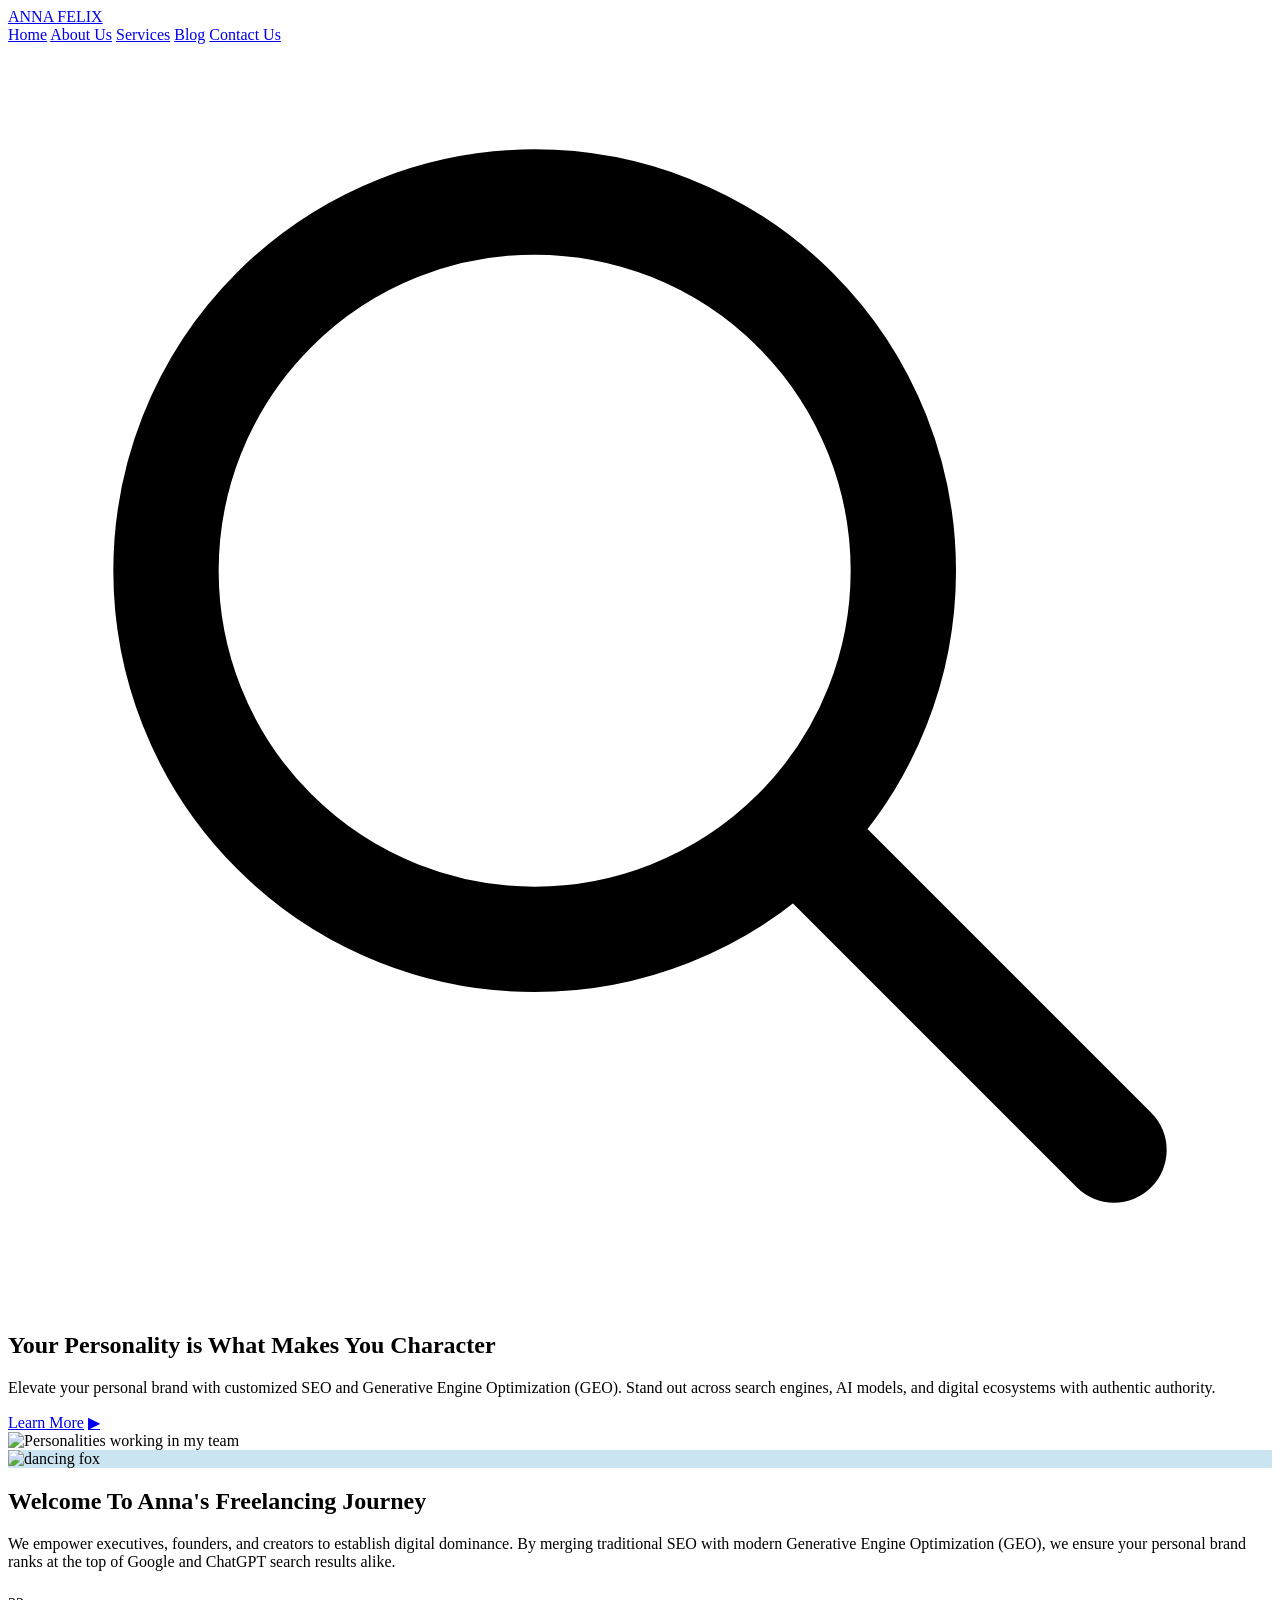
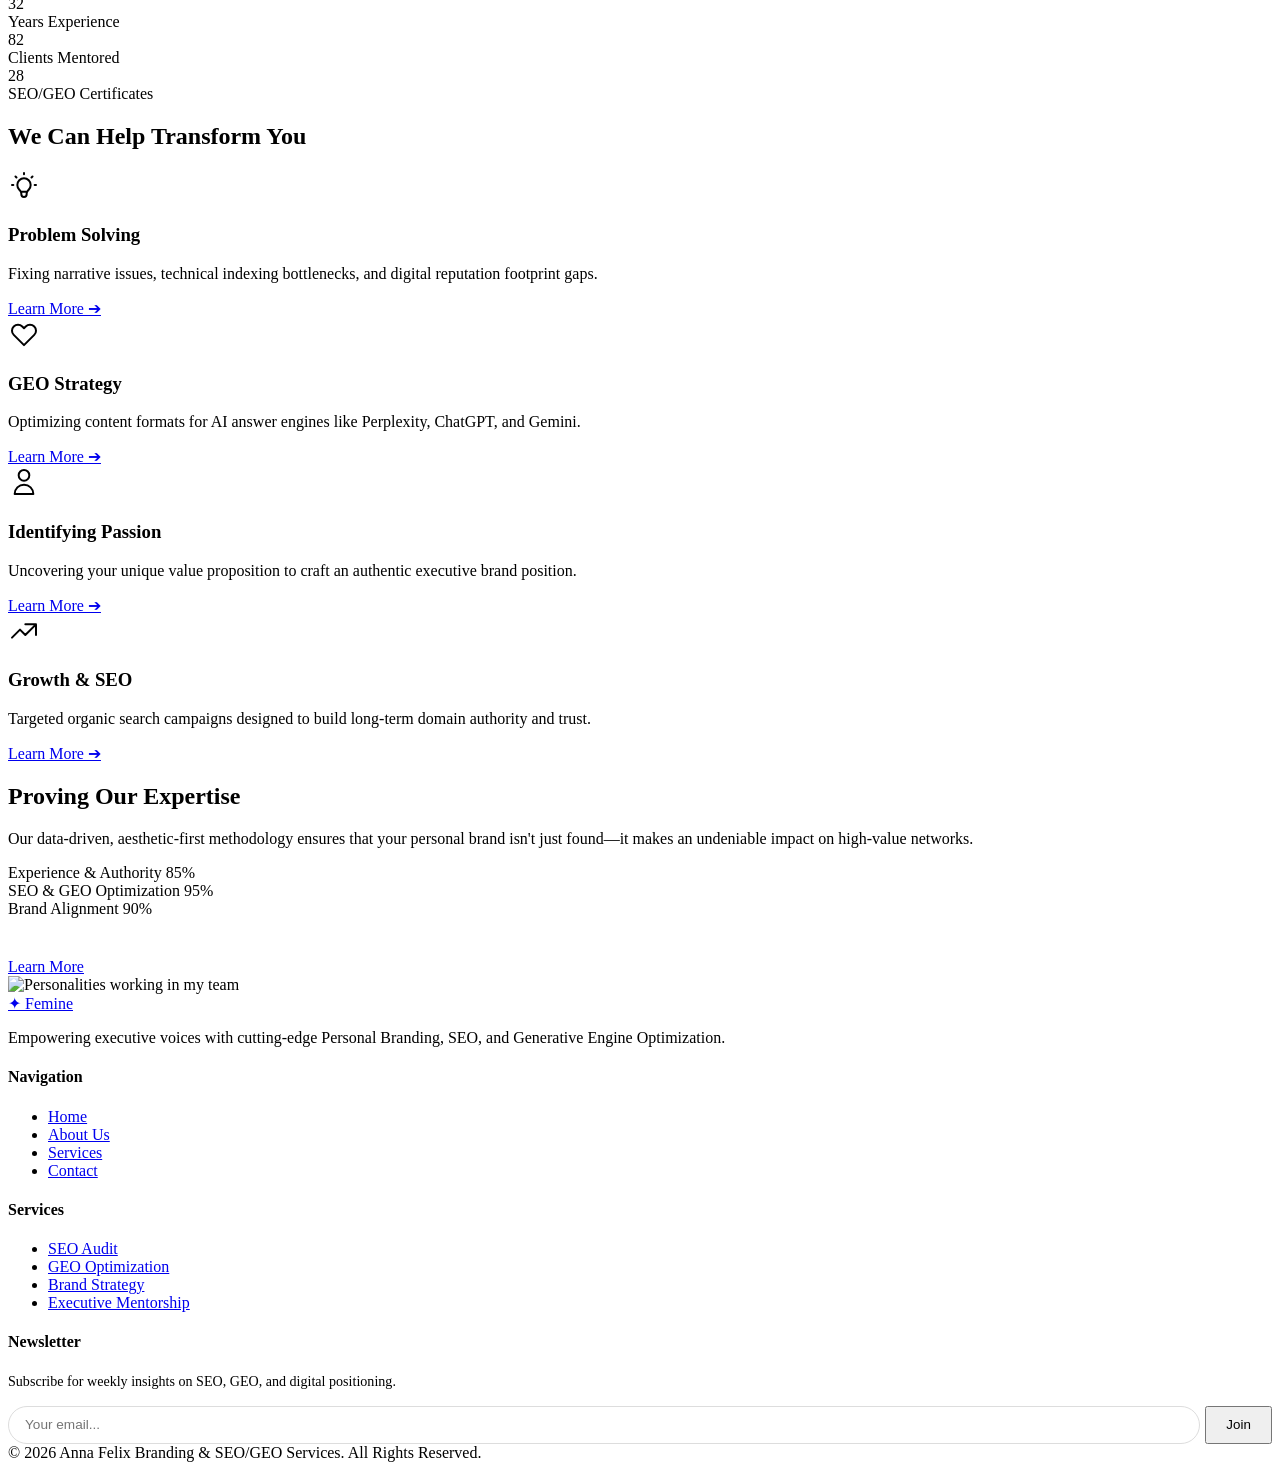
==== index.html @ 4b2a1798 "Rename professional SEO GEO Services website.html to index.html" ====
<!DOCTYPE html>
<html lang="en">
<head>
  <meta charset="UTF-8">
  <meta name="viewport" content="width=device-width, initial-scale=1.0">
  <title>Anna Felix - Personal & Professional Branding & SEO/GEO Services</title>
  <link rel="preconnect" href="https://fonts.googleapis.com">
  <link rel="preconnect" href="https://fonts.gstatic.com" crossorigin>
  <link href="https://fonts.googleapis.com/css2?family=Playfair+Display:ital,wght@0,400..700;1,400..700&family=Plus+Jakarta+Sans:wght@300;400;500;600;700&display=swap" rel="stylesheet">
  <link rel="stylesheet" href="css/style.css">
  </head>
<body>
  <header>
    <a href="#" class="logo">ANNA FELIX</a>
    <nav>
      <a href="#home">Home</a>
      <a href="#about">About Us</a>
      <a href="#services">Services</a>
      <a href="#pages">Blog</a>
      <a href="#contact">Contact Us</a>
    </nav>
    <div class="nav-actions">
      <svg class="search-icon" fill="none" stroke="currentColor" viewBox="0 0 24 24">
        <path stroke-linecap="round" stroke-linejoin="round" stroke-width="2" d="M21 21l-6-6m2-5a7 7 0 11-14 0 7 7 0 0114 0z"></path>
      </svg>
    </div>
  </header>

  <section class="hero" id="home">
    <div class="hero-content">
      <h1>Your Personality is What Makes You Character</h1>
      <p>Elevate your personal brand with customized SEO and Generative Engine Optimization (GEO). Stand out across search engines, AI models, and digital ecosystems with authentic authority.</p>
      <div class="hero-action">
        <a href="#contact" class="btn">Learn More</a>
        <a href="#" class="btn-circle">▶</a>
      </div>
    </div>
    
    <div class="image-wrapper">
      
      <picture>
        <source srcset="img/customer1.jpg" type="=image/jpg" />
        <source srcset="img/customer2.jpg" type="=image/jpg" />
        <source srcset="img/customer6.jpg" type="=image/jpg" />
        <img
      src="img/digital team.jpg" width="650" height="520"
      class="image-wrapper"
      alt="Personalities working in my team"
      />
            
      </picture>
      
     </div>
    </div>
  </section>

  <section class="section" id="about">
    <div class="about-grid">
      <div class="image-wrapper">
        <div class="arch-card" style="background-color: rgba(114, 181, 219, 0.37);">
          <div class="tape tape-bottom"></div>
          <img
      src="img/Animated GIF 2.gif" width="950" height="1100"
      class="image-wrapper"
      alt="dancing fox"
      />
        </div>
              </div>

      <div class="about-content">
        <div class="section-title-bg" data-watermark="Us">
          <h2 class="section-title">Welcome To Anna's Freelancing Journey</h2>
        </div>
        <p style="color: var(--text-muted); margin-bottom: 1.5rem;">We empower executives, founders, and creators to establish digital dominance. By merging traditional SEO with modern Generative Engine Optimization (GEO), we ensure your personal brand ranks at the top of Google and ChatGPT search results alike.</p>
        
        <div class="stats-container">
          <div class="stat-card primary">
            <div class="stat-number">32</div>
            <div class="stat-label">Years Experience</div>
          </div>
          <div class="stat-card">
            <div class="stat-number">82</div>
            <div class="stat-label">Clients Mentored</div>
          </div>
          <div class="stat-card">
            <div class="stat-number">28</div>
            <div class="stat-label">SEO/GEO Certificates</div>
          </div>
        </div>
      </div>
    </div>
  </section>

  <section class="section services" id="services">
    <div class="section-title-bg" data-watermark="Services">
      <h2 class="section-title">We Can Help Transform You</h2>
    </div>

    <div class="services-grid">
      <div class="service-card">
        <div class="service-icon">
          <svg width="32" height="32" fill="none" stroke="currentColor" viewBox="0 0 24 24"><path stroke-linecap="round" stroke-linejoin="round" stroke-width="1.5" d="M9.663 17h4.673M12 3v1m6.364 1.636l-.707.707M21 12h-1M4 12H3m3.343-5.657l-.707-.707m2.828 9.9a5 5 0 117.072 0l-.548.547A3.374 3.374 0 0014 18.469V19a2 2 0 11-4 0v-.531c0-.895-.356-1.754-.988-2.386l-.548-.547z"></path></svg>
        </div>
        <h3>Problem Solving</h3>
        <p>Fixing narrative issues, technical indexing bottlenecks, and digital reputation footprint gaps.</p>
        <a href="#" class="service-link">Learn More ➔</a>
      </div>

      <div class="service-card active">
        <div class="service-icon">
          <svg width="32" height="32" fill="none" stroke="currentColor" viewBox="0 0 24 24"><path stroke-linecap="round" stroke-linejoin="round" stroke-width="1.5" d="M4.318 6.318a4.5 4.5 0 000 6.364L12 20.364l7.682-7.682a4.5 4.5 0 00-6.364-6.364L12 7.636l-1.318-1.318a4.5 4.5 0 00-6.364 0z"></path></svg>
        </div>
        <h3>GEO Strategy</h3>
        <p>Optimizing content formats for AI answer engines like Perplexity, ChatGPT, and Gemini.</p>
        <a href="#" class="service-link">Learn More ➔</a>
      </div>

      <div class="service-card">
        <div class="service-icon">
          <svg width="32" height="32" fill="none" stroke="currentColor" viewBox="0 0 24 24"><path stroke-linecap="round" stroke-linejoin="round" stroke-width="1.5" d="M16 7a4 4 0 11-8 0 4 4 0 018 0zM12 14a7 7 0 00-7 7h14a7 7 0 00-7-7z"></path></svg>
        </div>
        <h3>Identifying Passion</h3>
        <p>Uncovering your unique value proposition to craft an authentic executive brand position.</p>
        <a href="#" class="service-link">Learn More ➔</a>
      </div>

      <div class="service-card">
        <div class="service-icon">
          <svg width="32" height="32" fill="none" stroke="currentColor" viewBox="0 0 24 24"><path stroke-linecap="round" stroke-linejoin="round" stroke-width="1.5" d="M13 7h8m0 0v8m0-8l-8 8-4-4-6 6"></path></svg>
        </div>
        <h3>Growth & SEO</h3>
        <p>Targeted organic search campaigns designed to build long-term domain authority and trust.</p>
        <a href="#" class="service-link">Learn More ➔</a>
      </div>
    </div>
  </section>

  <section class="section" id="pages">
    <div class="expertise-grid">
      <div class="expertise-content">
        <div class="section-title-bg" data-watermark="Us">
          <h2 class="section-title">Proving Our Expertise</h2>
        </div>
        <p style="color: var(--text-muted);">Our data-driven, aesthetic-first methodology ensures that your personal brand isn't just found—it makes an undeniable impact on high-value networks.</p>

        <div class="skill-bar-container">
          <div class="skill-item">
            <div class="skill-info">
              <span>Experience & Authority</span>
              <span>85%</span>
            </div>
            <div class="progress-bar">
              <div class="progress-fill fill-exp"></div>
            </div>
          </div>

          <div class="skill-item">
            <div class="skill-info">
              <span>SEO & GEO Optimization</span>
              <span>95%</span>
            </div>
            <div class="progress-bar">
              <div class="progress-fill fill-comm"></div>
            </div>
          </div>

          <div class="skill-item">
            <div class="skill-info">
              <span>Brand Alignment</span>
              <span>90%</span>
            </div>
            <div class="progress-bar">
              <div class="progress-fill fill-serv"></div>
            </div>
          </div>
        </div>

        <div style="margin-top: 2.5rem;">
          <a href="#contact" class="btn">Learn More</a>
        </div>
      </div>

      <div class="image-wrapper">
        
          
          <picture>
        <source srcset="img/customer1.jpg" type="=image/jpg" />
        <source srcset="img/customer2.jpg" type="=image/jpg" />
        <source srcset="img/customer6.jpg" type="=image/jpg" />
        <img
      src="img/data analysis.jpg" width="550" height="420"
      class="image-wrapper"
      alt="Personalities working in my team"
      />
            
      </picture>
        </div>
        
      </div>
    </div>
  </section>

  <footer>
    <div class="footer-grid">
      <div class="footer-brand">
        <a href="#" class="logo">✦ Femine</a>
        <p>Empowering executive voices with cutting-edge Personal Branding, SEO, and Generative Engine Optimization.</p>
      </div>

      <div class="footer-column">
        <h4>Navigation</h4>
        <ul class="footer-links">
          <li><a href="#home">Home</a></li>
          <li><a href="#about">About Us</a></li>
          <li><a href="#services">Services</a></li>
          <li><a href="#contact">Contact</a></li>
        </ul>
      </div>

      <div class="footer-column">
        <h4>Services</h4>
        <ul class="footer-links">
          <li><a href="#">SEO Audit</a></li>
          <li><a href="#">GEO Optimization</a></li>
          <li><a href="#">Brand Strategy</a></li>
          <li><a href="#">Executive Mentorship</a></li>
        </ul>
      </div>

      <div class="footer-column">
        <h4>Newsletter</h4>
        <p style="color: var(--text-muted); font-size: 0.88rem; margin-bottom: 1rem;">Subscribe for weekly insights on SEO, GEO, and digital positioning.</p>
        <div style="display: flex; gap: 5px;">
          <input type="email" placeholder="Your email..." style="padding: 0.6rem 1rem; border: 1px solid #DDD; border-radius: 20px; outline: none; width: 100%; font-size: 0.85rem;">
          <button class="btn" style="padding: 0.6rem 1.2rem;">Join</button>
        </div>
      </div>
    </div>

    <div class="copyright">
      &copy; 2026 Anna Felix Branding & SEO/GEO Services. All Rights Reserved.
    </div>
  </footer>
</body>
</html>
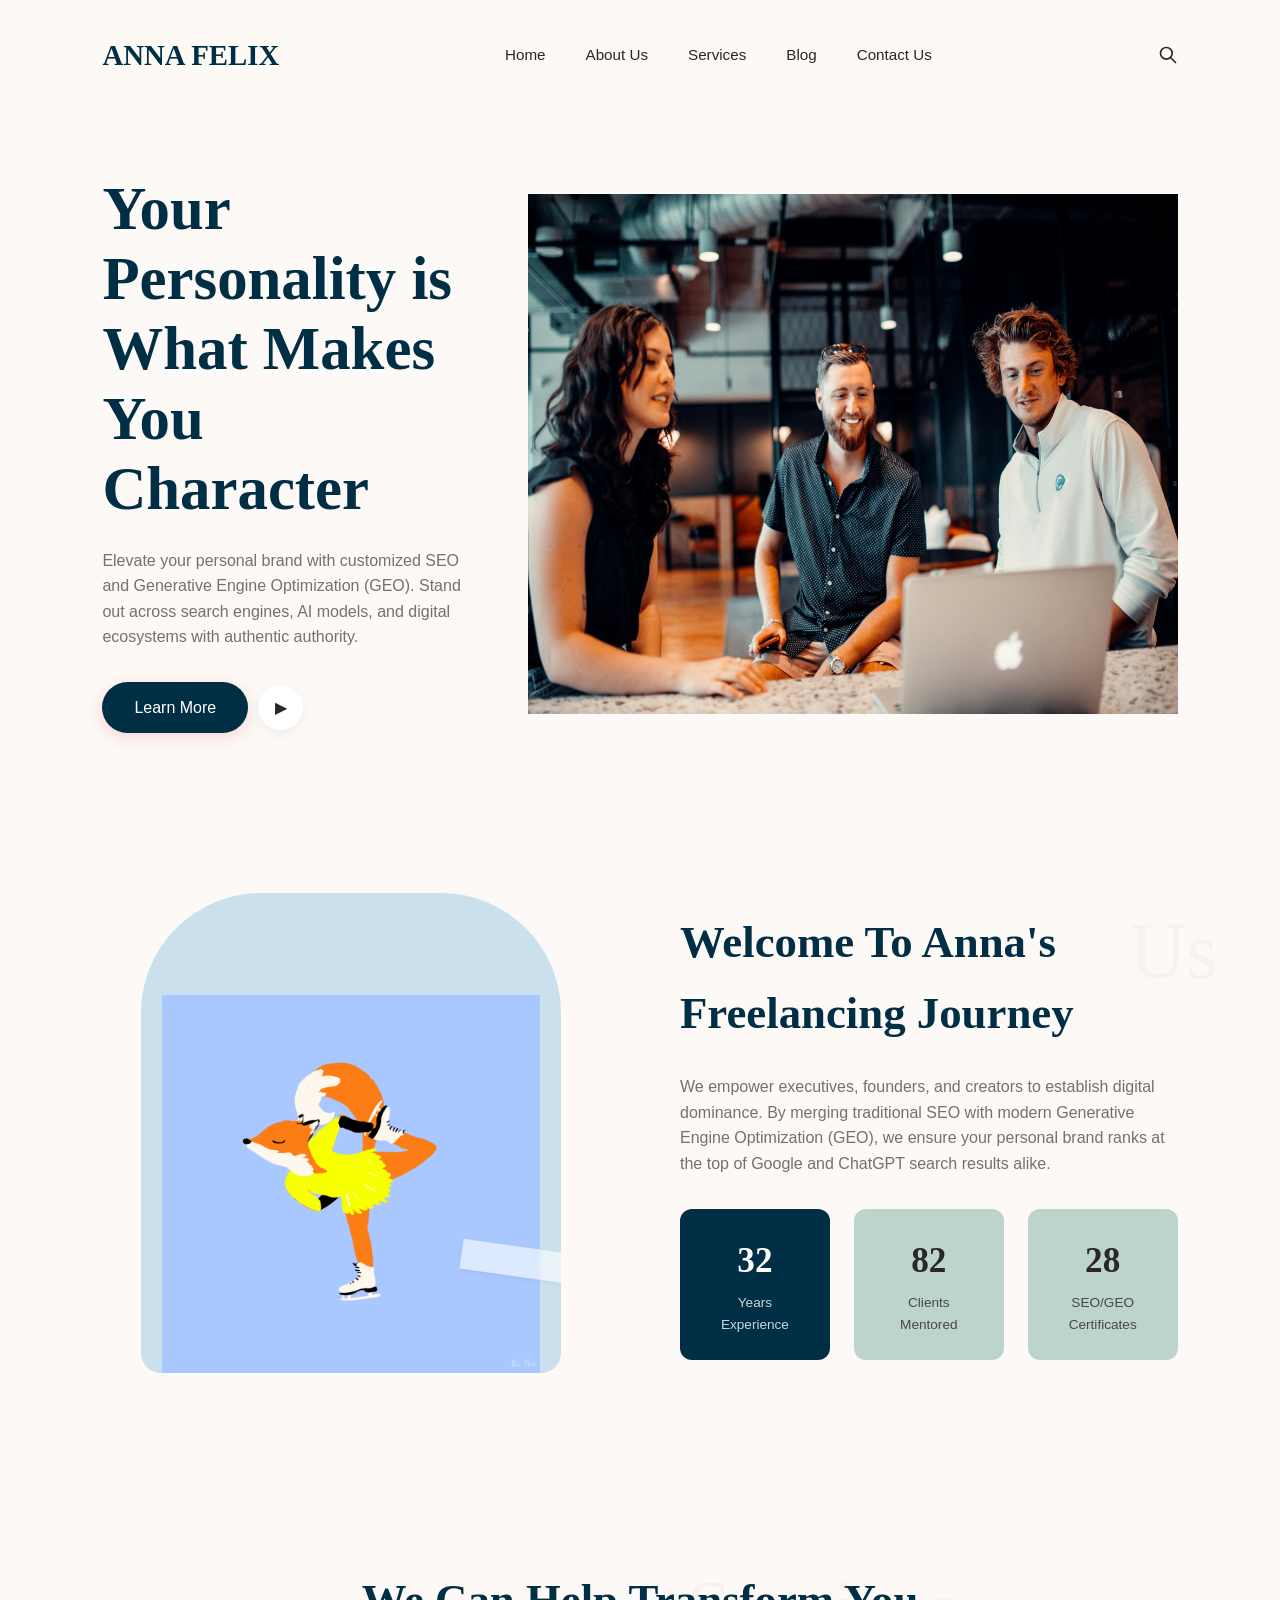
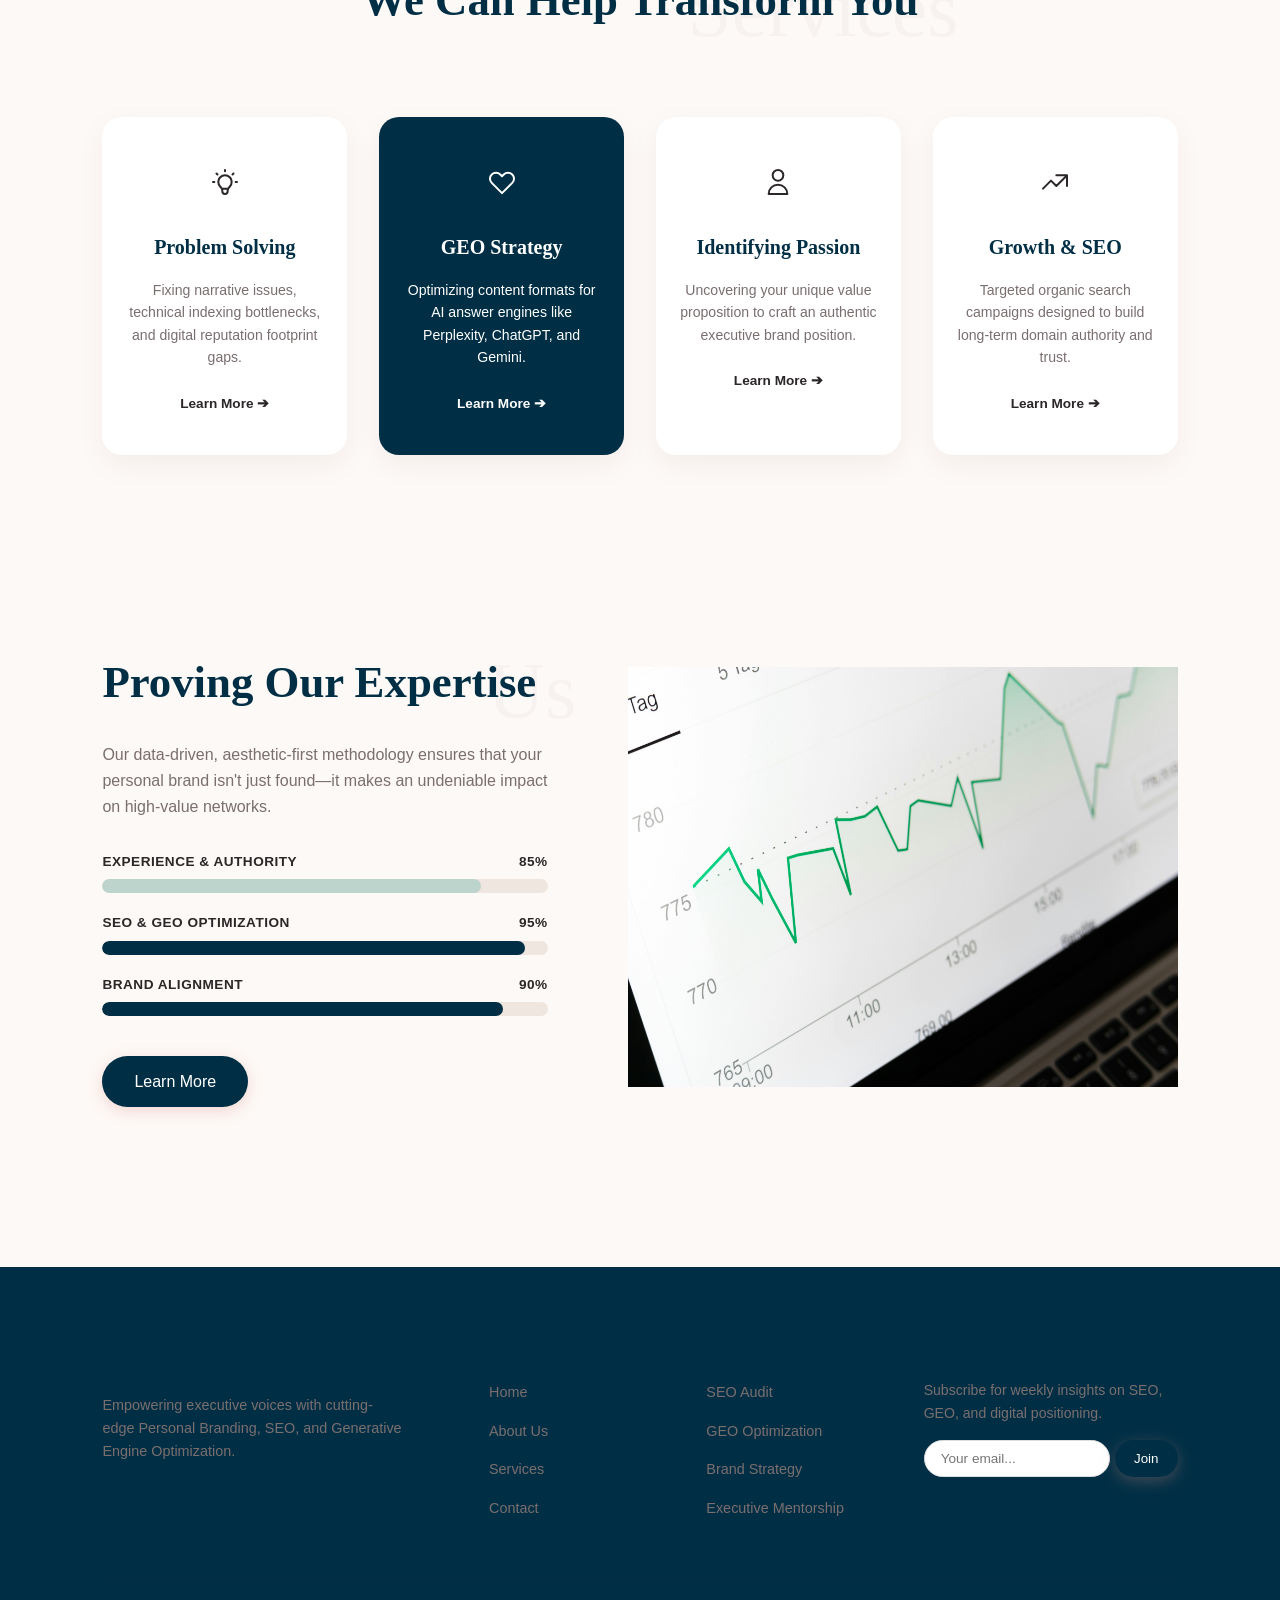
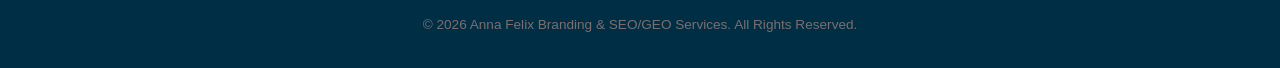
==== commit 45d8d47c: "Update index.html" ====
--- a/index.html
+++ b/index.html
@@ -7,7 +7,7 @@
   <link rel="preconnect" href="https://fonts.googleapis.com">
   <link rel="preconnect" href="https://fonts.gstatic.com" crossorigin>
   <link href="https://fonts.googleapis.com/css2?family=Playfair+Display:ital,wght@0,400..700;1,400..700&family=Plus+Jakarta+Sans:wght@300;400;500;600;700&display=swap" rel="stylesheet">
-  <link rel="stylesheet" href="css/style.css">
+  <link rel="stylesheet" href="style.css">
   </head>
 <body>
   <header>
@@ -39,11 +39,11 @@
     <div class="image-wrapper">
       
       <picture>
-        <source srcset="img/customer1.jpg" type="=image/jpg" />
-        <source srcset="img/customer2.jpg" type="=image/jpg" />
-        <source srcset="img/customer6.jpg" type="=image/jpg" />
+        <source srcset="customer1.jpg" type="=image/jpg" />
+        <source srcset="customer2.jpg" type="=image/jpg" />
+        <source srcset="customer6.jpg" type="=image/jpg" />
         <img
-      src="img/digital team.jpg" width="650" height="520"
+      src="digital team.jpg" width="650" height="520"
       class="image-wrapper"
       alt="Personalities working in my team"
       />
@@ -60,7 +60,7 @@
         <div class="arch-card" style="background-color: rgba(114, 181, 219, 0.37);">
           <div class="tape tape-bottom"></div>
           <img
-      src="img/Animated GIF 2.gif" width="950" height="1100"
+      src="Animated GIF 2.gif" width="950" height="1100"
       class="image-wrapper"
       alt="dancing fox"
       />
@@ -184,11 +184,11 @@
         
           
           <picture>
-        <source srcset="img/customer1.jpg" type="=image/jpg" />
-        <source srcset="img/customer2.jpg" type="=image/jpg" />
-        <source srcset="img/customer6.jpg" type="=image/jpg" />
+        <source srcset="customer1.jpg" type="=image/jpg" />
+        <source srcset="customer2.jpg" type="=image/jpg" />
+        <source srcset="customer6.jpg" type="=image/jpg" />
         <img
-      src="img/data analysis.jpg" width="550" height="420"
+      src="data analysis.jpg" width="550" height="420"
       class="image-wrapper"
       alt="Personalities working in my team"
       />
--- a/style.css
+++ b/style.css
@@ -0,0 +1,515 @@
+
+    :root {
+      --bg-cream: #FDF9F6;
+      --bg-card: #FAF2EC;
+      --primary-rose: #002f45;
+      --primary-rose-hover: #e3a750;
+      --accent-deep: #002f45;
+      --accent-pink: #bcd4cc;
+      --text-dark: #2B2627;
+      --text-muted: #7A6E6F;
+      --white: #FFFFFF;
+      --shadow-soft: 0 10px 30px rgba(74, 18, 26, 0.05);
+      --radius-custom: 120px 120px 20px 20px;
+      --radius-sm: 12px;
+    }
+
+    * {
+      box-sizing: border-box;
+      margin: 0;
+      padding: 0;
+    }
+
+    body {
+      font-family: 'Plus Jakarta Sans', sans-serif;
+      background-color: var(--bg-cream);
+      color: var(--text-dark);
+      line-height: 1.6;
+      overflow-x: hidden;
+    }
+
+    h1, h2, h3, h4, .font-serif {
+      font-family: 'Playfair Display', serif;
+    }
+
+    /* Navigation */
+    header {
+      display: flex;
+      justify-content: space-between;
+      align-items: center;
+      padding: 2rem 8%;
+      position: sticky;
+      top: 0;
+      background: rgba(253, 249, 246, 0.9);
+      backdrop-filter: blur(10px);
+      z-index: 1000;
+    }
+
+    .logo {
+      display: flex;
+      align-items: center;
+      gap: 8px;
+      font-family: 'Playfair Display', serif;
+      font-size: 1.8rem;
+      font-weight: 600;
+      color: var(--accent-deep);
+      text-decoration: none;
+    }
+
+    .logo span {
+      color: var(--primary-rose);
+      font-size: 1.4rem;
+    }
+
+    nav {
+      display: flex;
+      align-items: center;
+      gap: 2.5rem;
+    }
+
+    nav a {
+      text-decoration: none;
+      color: var(--text-dark);
+      font-weight: 500;
+      font-size: 0.95rem;
+      transition: color 0.3s;
+    }
+
+    nav a:hover {
+      color: var(--primary-rose);
+    }
+
+    .nav-actions {
+      display: flex;
+      align-items: center;
+      gap: 1.5rem;
+    }
+
+    .search-icon {
+      cursor: pointer;
+      width: 20px;
+      height: 20px;
+    }
+
+    /* Buttons */
+    .btn {
+      display: inline-flex;
+      align-items: center;
+      justify-content: center;
+      padding: 0.8rem 2rem;
+      border-radius: 50px;
+      background-color: var(--primary-rose);
+      color: var(--white);
+      text-decoration: none;
+      font-weight: 500;
+      border: none;
+      cursor: pointer;
+      transition: all 0.3s ease;
+      box-shadow: 0 4px 15px rgba(217, 136, 128, 0.3);
+    }
+
+    .btn:hover {
+      background-color: var(--primary-rose-hover);
+      transform: translateY(-2px);
+    }
+
+    .btn-circle {
+      width: 45px;
+      height: 45px;
+      border-radius: 50%;
+      background: var(--white);
+      display: inline-flex;
+      align-items: center;
+      justify-content: center;
+      box-shadow: 0 4px 10px rgba(0,0,0,0.05);
+      color: var(--text-dark);
+      text-decoration: none;
+      margin-left: 10px;
+    }
+
+    /* Hero Section */
+    .hero {
+      display: grid;
+      grid-template-columns: 1fr 1fr;
+      align-items: center;
+      gap: 4rem;
+      padding: 4rem 8%;
+      position: relative;
+    }
+
+    .hero-content h1 {
+      font-size: 3.8rem;
+      line-height: 1.15;
+      color: var(--accent-deep);
+      margin-bottom: 1.5rem;
+      font-weight: 600;
+    }
+
+    .hero-content p {
+      color: var(--text-muted);
+      margin-bottom: 2rem;
+      max-width: 420px;
+      font-size: 1rem;
+    }
+
+    .hero-action {
+      display: flex;
+      align-items: center;
+    }
+
+    .image-wrapper {
+      position: relative;
+      display: flex;
+      justify-content: center;
+    }
+
+    .arch-card {
+      width: 100%;
+      max-width: 420px;
+      height: 480px;
+      background: var(--accent-pink);
+      border-radius: var(--radius-custom);
+      position: relative;
+      overflow: hidden;
+      display: flex;
+      align-items: flex-end;
+      justify-content: center;
+    }
+
+    .arch-card img {
+      width: 90%;
+      height: auto;
+      object-fit: cover;
+    }
+
+    /* Decorative Tape & Elements */
+    .tape {
+      position: absolute;
+      width: 120px;
+      height: 30px;
+      background: rgba(255, 255, 255, 0.6);
+      backdrop-filter: blur(2px);
+      transform: rotate(-5deg);
+      top: 40%;
+      left: -20px;
+      z-index: 10;
+      box-shadow: 0 2px 5px rgba(0,0,0,0.05);
+    }
+
+    .tape-bottom {
+      top: auto;
+      bottom: 20%;
+      left: auto;
+      right: -20px;
+      transform: rotate(8deg);
+    }
+
+    .sparkle {
+      position: absolute;
+      color: var(--accent-deep);
+      font-size: 1.5rem;
+    }
+
+    .color-palette {
+      position: absolute;
+      right: -20px;
+      top: 50%;
+      transform: translateY(-50%);
+      display: flex;
+      flex-direction: column;
+      gap: 10px;
+    }
+
+    .color-dot {
+      width: 20px;
+      height: 20px;
+      border-radius: 50%;
+    }
+
+    /* Section Styling */
+    .section {
+      padding: 6rem 8%;
+    }
+
+    .about-grid {
+      display: grid;
+      grid-template-columns: 1fr 1fr;
+      align-items: center;
+      gap: 5rem;
+    }
+
+    .section-title-bg {
+      position: relative;
+      display: inline-block;
+    }
+
+    .section-title-bg::before {
+      content: attr(data-watermark);
+      position: absolute;
+      top: -20px;
+      right: -40px;
+      font-family: 'Playfair Display', serif;
+      font-size: 5rem;
+      color: rgba(74, 18, 26, 0.03);
+      z-index: 0;
+      white-space: nowrap;
+      pointer-events: none;
+    }
+
+    .section-title {
+      font-size: 2.8rem;
+      color: var(--accent-deep);
+      margin-bottom: 1.5rem;
+      position: relative;
+      z-index: 1;
+    }
+
+    /* Stats Grid */
+    .stats-container {
+      display: flex;
+      gap: 1.5rem;
+      margin-top: 2rem;
+    }
+
+    .stat-card {
+      background: #bcd4cc;
+      padding: 1.5rem;
+      border-radius: var(--radius-sm);
+      text-align: center;
+      flex: 1;
+    }
+
+    .stat-card.primary {
+      background: var(--primary-rose);
+      color: var(--white);
+    }
+
+    .stat-number {
+      font-family: 'Playfair Display', serif;
+      font-size: 2.2rem;
+      font-weight: 600;
+      margin-bottom: 0.2rem;
+    }
+
+    .stat-label {
+      font-size: 0.85rem;
+      opacity: 0.8;
+    }
+
+    /* Services Section */
+    .services {
+      text-align: center;
+    }
+
+    .services-grid {
+      display: grid;
+      grid-template-columns: repeat(auto-fit, minmax(220px, 1fr));
+      gap: 2rem;
+      margin-top: 3.5rem;
+    }
+
+    .service-card {
+      background: var(--white);
+      padding: 2.5rem 1.5rem;
+      border-radius: 20px;
+      box-shadow: var(--shadow-soft);
+      transition: transform 0.3s ease;
+      display: flex;
+      flex-direction: column;
+      align-items: center;
+      text-align: center;
+    }
+
+    .service-card:hover {
+      transform: translateY(-8px);
+    }
+
+    .service-card.active {
+      background: var(--primary-rose);
+      color: var(--white);
+    }
+
+    .service-card.active p, 
+    .service-card.active h3,
+    .service-card.active a {
+      color: var(--white);
+    }
+
+    .service-icon {
+      width: 50px;
+      height: 50px;
+      margin-bottom: 1.5rem;
+      display: flex;
+      align-items: center;
+      justify-content: center;
+    }
+
+    .service-card h3 {
+      font-size: 1.25rem;
+      margin-bottom: 1rem;
+      color: var(--accent-deep);
+    }
+
+    .service-card p {
+      font-size: 0.88rem;
+      color: var(--text-muted);
+      margin-bottom: 1.5rem;
+    }
+
+    .service-link {
+      text-decoration: none;
+      color: var(--text-dark);
+      font-weight: 600;
+      font-size: 0.85rem;
+      display: flex;
+      align-items: center;
+      gap: 5px;
+    }
+
+    /* Expertise / Progress Bars Section */
+    .expertise-grid {
+      display: grid;
+      grid-template-columns: 1fr 1fr;
+      align-items: center;
+      gap: 5rem;
+    }
+
+    .skill-bar-container {
+      margin-top: 2rem;
+      display: flex;
+      flex-direction: column;
+      gap: 1.2rem;
+    }
+
+    .skill-info {
+      display: flex;
+      justify-content: space-between;
+      margin-bottom: 0.4rem;
+      font-size: 0.85rem;
+      font-weight: 600;
+      text-transform: uppercase;
+      letter-spacing: 0.5px;
+    }
+
+    .progress-bar {
+      width: 100%;
+      height: 14px;
+      background: #EFE6DF;
+      border-radius: 10px;
+      overflow: hidden;
+      position: relative;
+    }
+
+    .progress-fill {
+      height: 100%;
+      border-radius: 10px;
+      position: relative;
+    }
+
+    .fill-exp {
+      width: 85%;
+      background: var(--accent-pink);
+    }
+
+    .fill-comm {
+      width: 95%;
+      background: var(--primary-rose);
+    }
+
+    .fill-serv {
+      width: 90%;
+      background: var(--accent-deep);
+    }
+
+    /* Footer */
+    footer {
+      background: #002f45;
+      padding: 4rem 8% 2rem;
+      margin-top: 4rem;
+      border-top: 1px solid rgba(0,0,0,0.05);
+    }
+
+    .footer-grid {
+      display: grid;
+      grid-template-columns: 2fr 1fr 1fr 1.5fr;
+      gap: 3rem;
+      margin-bottom: 3rem;
+    }
+
+    .footer-brand p {
+      color: var(--text-muted);
+      margin-top: 1rem;
+      max-width: 300px;
+      font-size: 0.9rem;
+    }
+
+    .footer-column h4 {
+      color: var(--accent-deep);
+      margin-bottom: 1.2rem;
+      font-size: 1.1rem;
+    }
+
+    .footer-links {
+      list-style: none;
+    }
+
+    .footer-links li {
+      margin-bottom: 0.8rem;
+    }
+
+    .footer-links a {
+      text-decoration: none;
+      color: var(--text-muted);
+      font-size: 0.9rem;
+      transition: color 0.3s;
+    }
+
+    .footer-links a:hover {
+      color: var(--primary-rose);
+    }
+
+    .copyright {
+      text-align: center;
+      padding-top: 2rem;
+      border-top: 1px solid rgba(0,0,0,0.05);
+      color: var(--text-muted);
+      font-size: 0.85rem;
+    }
+
+    /* Responsive Queries */
+    @media (max-width: 992px) {
+      .hero, .about-grid, .expertise-grid {
+        grid-template-columns: 1fr;
+        gap: 3rem;
+      }
+
+      .hero-content h1 {
+        font-size: 3rem;
+      }
+
+      .footer-grid {
+        grid-template-columns: 1fr 1fr;
+      }
+    }
+
+    @media (max-width: 768px) {
+      header {
+        padding: 1.5rem 5%;
+      }
+
+      nav {
+        display: none; /* Add JS toggle for mobile menu in production */
+      }
+
+      .section {
+        padding: 4rem 5%;
+      }
+
+      .stats-container {
+        flex-direction: column;
+      }
+
+      .footer-grid {
+        grid-template-columns: 1fr;
+      }
+    }
